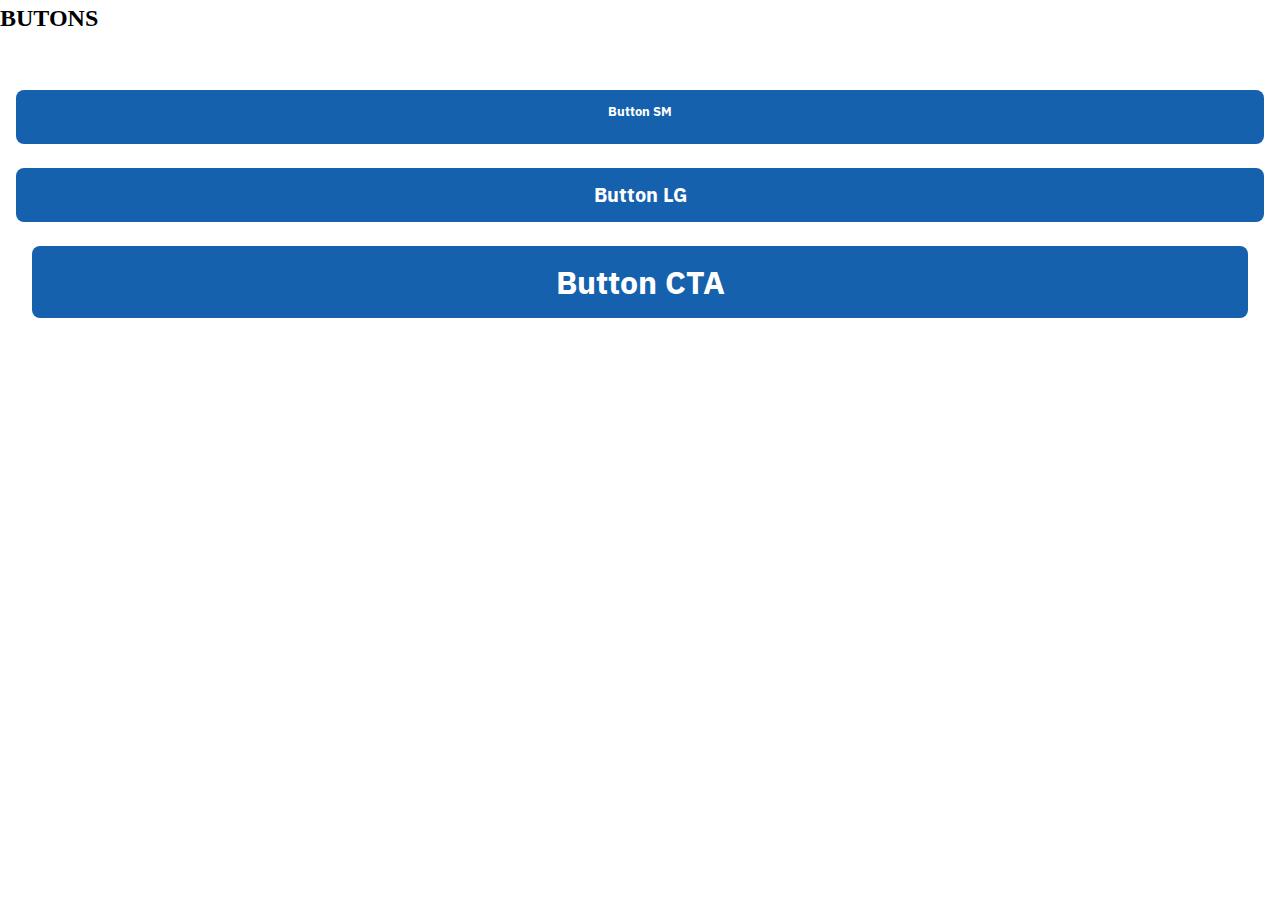
==== src/comps.html @ 77790630 "butons" ====
<!DOCTYPE html>
<html lang="en">
<head>
 <meta charset="UTF-8">
 <meta name="viewport" content="width=device-width, initial-scale=1.0">
 <link rel="stylesheet" href="./assets/styles/app.css">
 <title>Composants </title>
</head>
<body>
 
<div class="wrapper">

<h2>BUTONS</h2>
<a href="#" class="btn btn__sm">Button SM</a>
<a href="#" class="btn btn__lg">Button LG</a>
<a href="#" class="btn btn__cta">Button CTA</a>

</div>

</body>
</html>
---- src/assets/styles/app.css ----
/* ==========================================================================
   Main style, import all styles
   ========================================================================== */

/*
 * ! La règle @import inclut un fichier CSS externe.
 * Le paramètre « layer(...) » indique que les fichiers css sont ajoutés à la liste des @layer par leurs nom.
 * Le css h5bp fait partie de projet Html boiler-plate, voir le fichier css.
 */
 @import "settings/_variables.css";
 @import "base/_reset.css"                      layer(reset);
 @import "base/_h5bp.css"                       layer(reset);
 @import "base/_fonts.css"                      layer(fonts);
 @import "layouts/_layout.css"                   layer(layout);
 @import "comps/_header.css"               layer(comps);
 @import "comps/_nav.css"                  layer(comps);
 @import "comps/_buttons.css"              layer(comps);
 @import "comps/_content.css"              layer(comps);
 @import "comps/_footer.css"               layer(comps);



@layer reset, layout, fonts, comps;
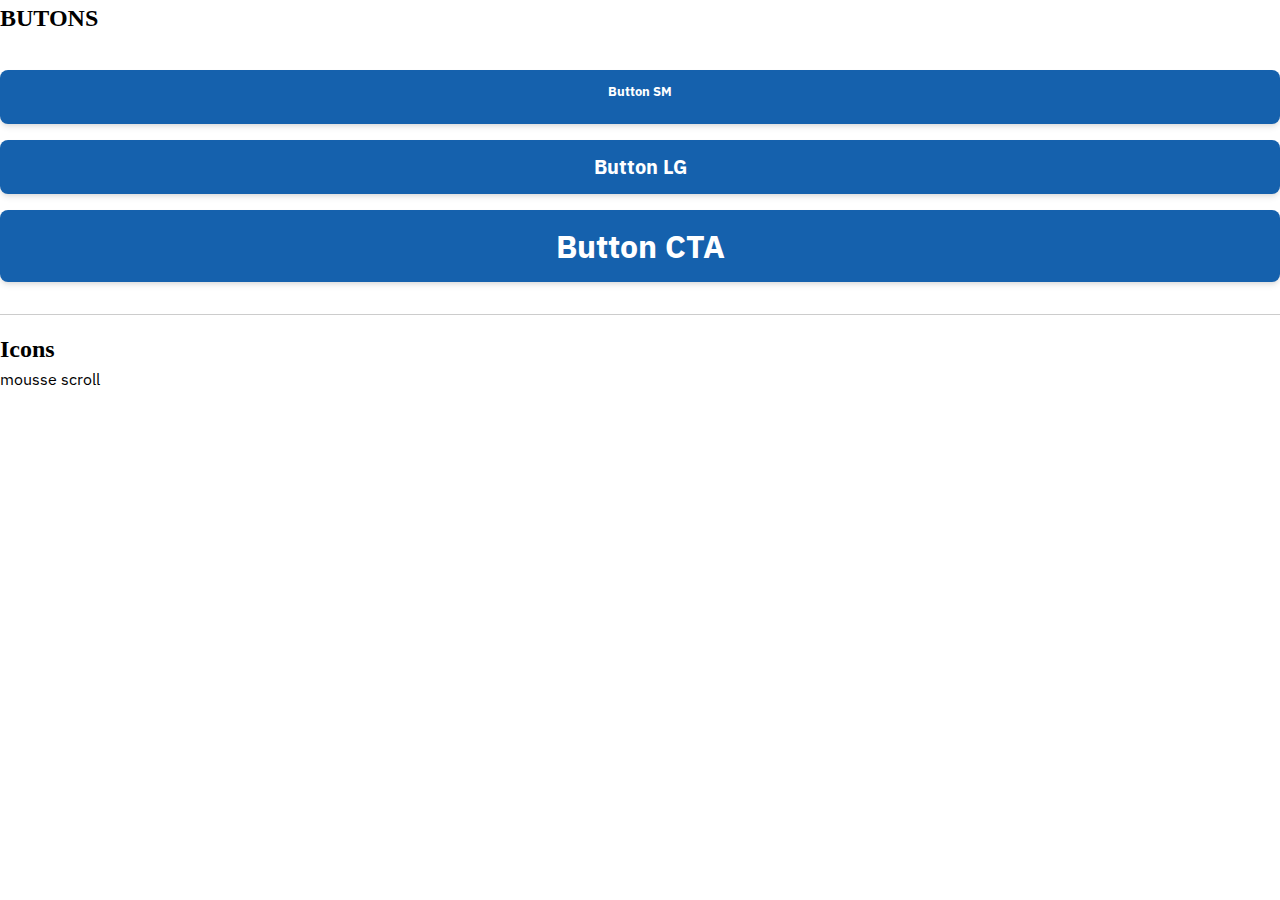
==== commit edb2f907: "_buttons" ====
--- a/src/comps.html
+++ b/src/comps.html
@@ -14,8 +14,13 @@
 <a href="#" class="btn btn__sm">Button SM</a>
 <a href="#" class="btn btn__lg">Button LG</a>
 <a href="#" class="btn btn__cta">Button CTA</a>
+<hr>
+<h2>Icons</h2>
+<p>mousse scroll</p>
 
-</div>
+ <a href="#services" class="scroll-down">
+  <div class="scroll"></div>
+ </a>
 
 </body>
 </html>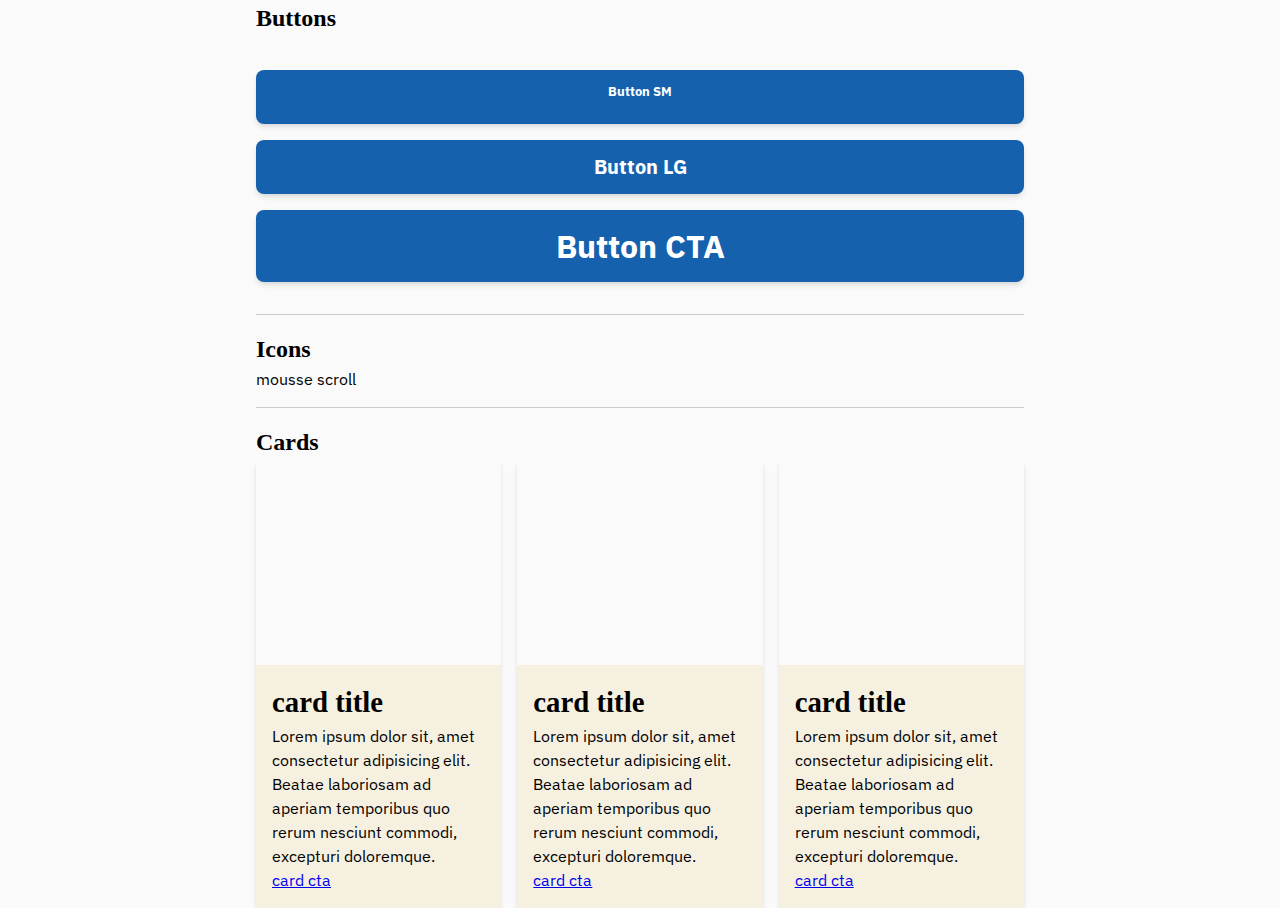
==== commit 5118d4b9: "remove start-kit, add cards and card" ====
--- a/src/comps.html
+++ b/src/comps.html
@@ -4,23 +4,59 @@
  <meta charset="UTF-8">
  <meta name="viewport" content="width=device-width, initial-scale=1.0">
  <link rel="stylesheet" href="./assets/styles/app.css">
+ <style>
+body{
+  background-color: hsl(0, 0%, 98%);
+}
+  .wrapper{
+   max-width: 768px;
+   margin: 0 auto;
+  }
+ </style>
  <title>Composants </title>
 </head>
 <body>
  
 <div class="wrapper">
 
-<h2>BUTONS</h2>
-<a href="#" class="btn btn__sm">Button SM</a>
-<a href="#" class="btn btn__lg">Button LG</a>
-<a href="#" class="btn btn__cta">Button CTA</a>
-<hr>
-<h2>Icons</h2>
-<p>mousse scroll</p>
+ <h2>Buttons</h2>
+ <a href="#" class="btn btn__sm" aria-label="button" >Button SM</a>
+ <a href="#" class="btn btn__lg" aria-label="button" >Button LG</a>
+ <a href="#" class="btn btn__cta"aria-label="button" >Button CTA</a>
+ <hr>
+ <h2>Icons</h2>
+ <p>mousse scroll</p>
 
- <a href="#services" class="scroll-down">
-  <div class="scroll"></div>
- </a>
-
+  <a href="#services" class="scroll-down">
+   <div class="scroll"></div>
+  </a>
+  <hr>
+  <section>
+   <h2>Cards</h2>
+   <div class="cards">
+    <figure class="card card__image" style="background-image:url(var(--place-holder-image))">
+     <figcaption class="card__content">
+     <h3 class="card__title">card title</h3>
+     <p>Lorem ipsum dolor sit, amet consectetur adipisicing elit. Beatae laboriosam ad aperiam temporibus quo rerum nesciunt commodi, excepturi doloremque.</p>
+     <a href="#" class="card__cta">card cta</a>
+    </figcaption>
+   </figure>
+    <figure class="card card__image">
+     <figcaption class="card__content">
+     <h3 class="card__title">card title</h3>
+     <p>Lorem ipsum dolor sit, amet consectetur adipisicing elit. Beatae laboriosam ad aperiam temporibus quo rerum nesciunt commodi, excepturi doloremque.</p>
+     <a href="#" class="card__cta">card cta</a>
+    </figcaption>
+   </figure>
+    <figure class="card card__image">
+     <figcaption class="card__content">
+     <h3 class="card__title">card title</h3>
+     <p>Lorem ipsum dolor sit, amet consectetur adipisicing elit. Beatae laboriosam ad aperiam temporibus quo rerum nesciunt commodi, excepturi doloremque.</p>
+     <a href="#" class="card__cta">card cta</a>
+    </figcaption>
+   </figure>
+   </div>
+  </section>
+</div>
 </body>
 </html>--- a/src/assets/styles/app.css
+++ b/src/assets/styles/app.css
@@ -11,6 +11,8 @@
  @import "base/_reset.css"                      layer(reset);
  @import "base/_h5bp.css"                       layer(reset);
  @import "base/_fonts.css"                      layer(fonts);
+ @import "comps/_cards.css"                      layer(comps);
+ @import "comps/_card.css"                      layer(comps);
  @import "layouts/_layout.css"                   layer(layout);
  @import "comps/_header.css"               layer(comps);
  @import "comps/_nav.css"                  layer(comps);
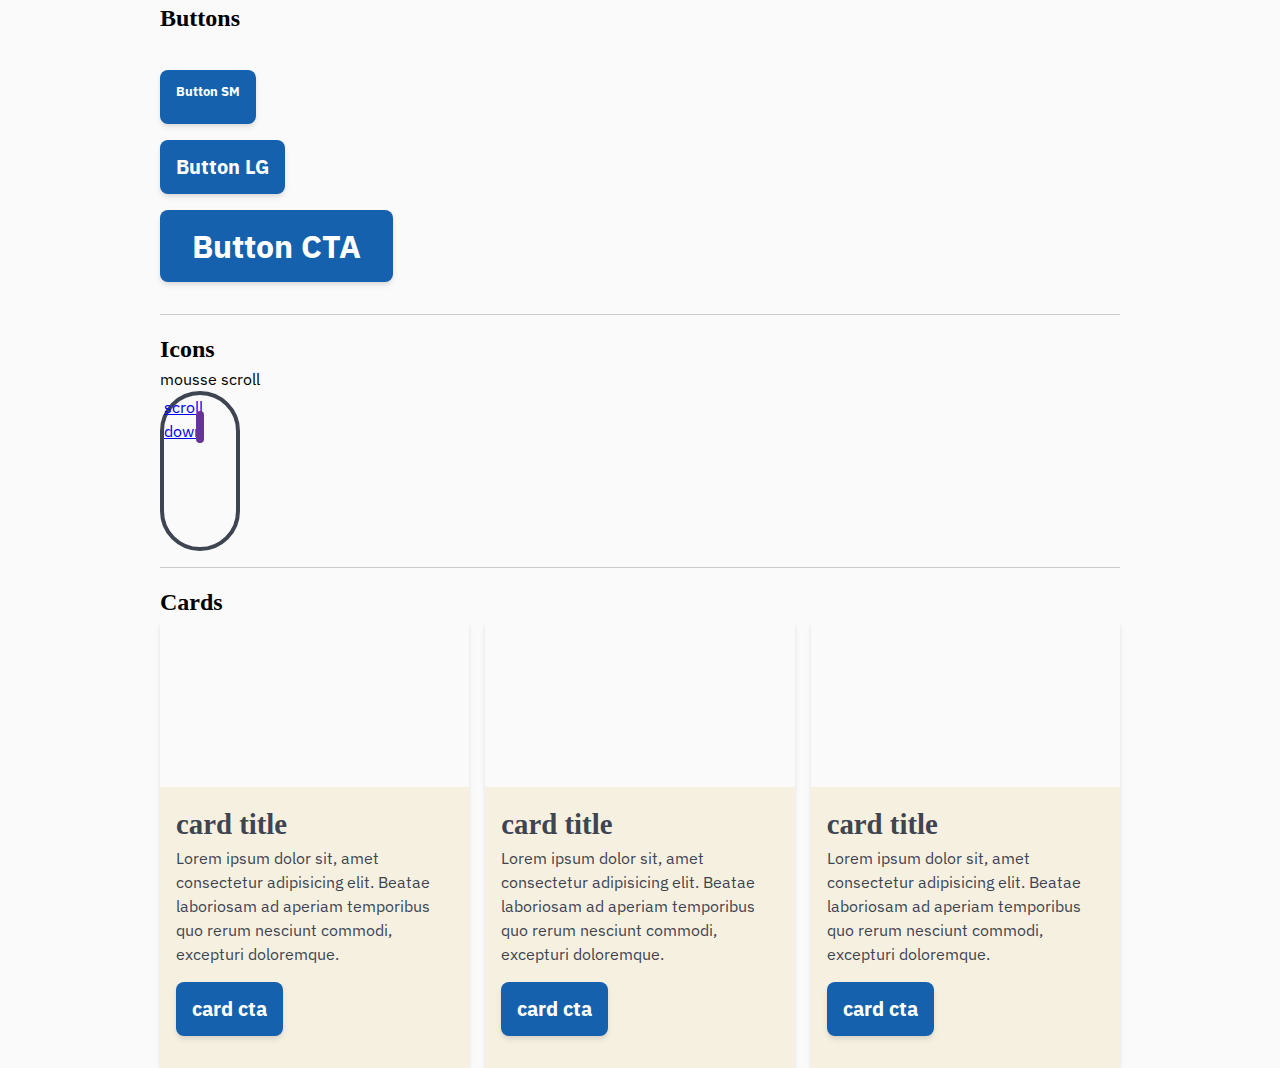
==== commit 142eb785: "add anim scroll" ====
--- a/src/comps.html
+++ b/src/comps.html
@@ -1,62 +1,103 @@
 <!DOCTYPE html>
 <html lang="en">
-<head>
- <meta charset="UTF-8">
- <meta name="viewport" content="width=device-width, initial-scale=1.0">
- <link rel="stylesheet" href="./assets/styles/app.css">
- <style>
-body{
-  background-color: hsl(0, 0%, 98%);
-}
-  .wrapper{
-   max-width: 768px;
-   margin: 0 auto;
-  }
- </style>
- <title>Composants </title>
-</head>
-<body>
- 
-<div class="wrapper">
+  <head>
+    <meta charset="UTF-8" />
+    <meta name="viewport" content="width=device-width, initial-scale=1.0" />
+    <link rel="stylesheet" href="./assets/styles/app.css" />
+    <style>
+      body {
+        background-color: hsl(0, 0%, 98%);
+      }
+      .wrapper {
+        max-width: 75vw;
+        margin: 0 auto;
+      }
+    </style>
+    <title>Composants</title>
+  </head>
+  <body>
+    <div class="wrapper">
+      <h2>Buttons</h2>
+      <a href="#" class="btn btn__sm" aria-label="button">Button SM</a>
+      <a href="#" class="btn btn__lg" aria-label="button">Button LG</a>
+      <a href="#" class="btn btn__cta" aria-label="button">Button CTA</a>
+      <hr />
+      <h2>Icons</h2>
+      <p>mousse scroll</p>
 
- <h2>Buttons</h2>
- <a href="#" class="btn btn__sm" aria-label="button" >Button SM</a>
- <a href="#" class="btn btn__lg" aria-label="button" >Button LG</a>
- <a href="#" class="btn btn__cta"aria-label="button" >Button CTA</a>
- <hr>
- <h2>Icons</h2>
- <p>mousse scroll</p>
+      <a href="#services" class="scroll-down">
+        <span>scroll down</span>
+      </a>
+      <hr />
 
-  <a href="#services" class="scroll-down">
-   <div class="scroll"></div>
-  </a>
-  <hr>
-  <section>
-   <h2>Cards</h2>
-   <div class="cards">
-    <figure class="card card__image" style="background-image:url(var(--place-holder-image))">
-     <figcaption class="card__content">
-     <h3 class="card__title">card title</h3>
-     <p>Lorem ipsum dolor sit, amet consectetur adipisicing elit. Beatae laboriosam ad aperiam temporibus quo rerum nesciunt commodi, excepturi doloremque.</p>
-     <a href="#" class="card__cta">card cta</a>
-    </figcaption>
-   </figure>
-    <figure class="card card__image">
-     <figcaption class="card__content">
-     <h3 class="card__title">card title</h3>
-     <p>Lorem ipsum dolor sit, amet consectetur adipisicing elit. Beatae laboriosam ad aperiam temporibus quo rerum nesciunt commodi, excepturi doloremque.</p>
-     <a href="#" class="card__cta">card cta</a>
-    </figcaption>
-   </figure>
-    <figure class="card card__image">
-     <figcaption class="card__content">
-     <h3 class="card__title">card title</h3>
-     <p>Lorem ipsum dolor sit, amet consectetur adipisicing elit. Beatae laboriosam ad aperiam temporibus quo rerum nesciunt commodi, excepturi doloremque.</p>
-     <a href="#" class="card__cta">card cta</a>
-    </figcaption>
-   </figure>
-   </div>
-  </section>
-</div>
-</body>
-</html>+      <section>
+        <h2 class="section__title">Cards</h2>
+        <div class="cards">
+          <figure
+            class="card card__image card__link"
+            style="
+              --place-holder-image: url(https://via.assets.so/movie.png?id=2&q=95&w=360&h=430&fit=fill);
+               background-image: var(--place-holder-image);
+            "
+          >
+            <figcaption class="card__content">
+              <div>
+                <h3 class="card__title">card title</h3>
+                <p>
+                  Lorem ipsum dolor sit, amet consectetur adipisicing elit.
+                  Beatae laboriosam ad aperiam temporibus quo rerum nesciunt
+                  commodi, excepturi doloremque.
+                </p>
+              </div>
+              <a href="#" class="btn btn__lg" aria-label="card link name"
+                >card cta</a
+              >
+            </figcaption>
+          </figure>
+          <figure
+            class="card card__image card__link"
+            style="
+              --place-holder-image: url(https://via.assets.so/movie.png?id=22&q=95&w=360&h=430&fit=fill);
+              background-image: var(--place-holder-image);
+            "
+          >
+            <figcaption class="card__content">
+              <div>
+                <h3 class="card__title">card title</h3>
+                <p>
+                  Lorem ipsum dolor sit, amet consectetur adipisicing elit.
+                  Beatae laboriosam ad aperiam temporibus quo rerum nesciunt
+                  commodi, excepturi doloremque.
+                </p>
+              </div>
+              <a href="#" class="btn btn__lg" aria-label="card link"
+                >card cta</a
+              >
+            </figcaption>
+          </figure>
+          <figure
+            class="card card__image card__link"
+            style="
+              --place-holder-image: url(https://via.assets.so/movie.png?id=32&q=95&w=360&h=430&fit=fill);
+               background-image: var(--place-holder-image);
+            "
+          >
+            <figcaption class="card__content">
+              <div>
+                <h3 class="card__title">card title</h3>
+                <p>
+                  Lorem ipsum dolor sit, amet consectetur adipisicing elit.
+                  Beatae laboriosam ad aperiam temporibus quo rerum nesciunt
+                  commodi, excepturi doloremque.
+                </p>
+              </div>
+              <a href="#" class="btn btn__lg" aria-label="card link"
+                >card cta</a
+              >
+            </figcaption>
+          </figure>
+        </div>
+      </section>
+    </div>
+  </body>
+</html>
--- a/src/assets/styles/app.css
+++ b/src/assets/styles/app.css
@@ -18,6 +18,7 @@
  @import "comps/_nav.css"                  layer(comps);
  @import "comps/_buttons.css"              layer(comps);
  @import "comps/_content.css"              layer(comps);
+ @import "comps/_scroll-down.css"              layer(comps);
  @import "comps/_footer.css"               layer(comps);
 
 
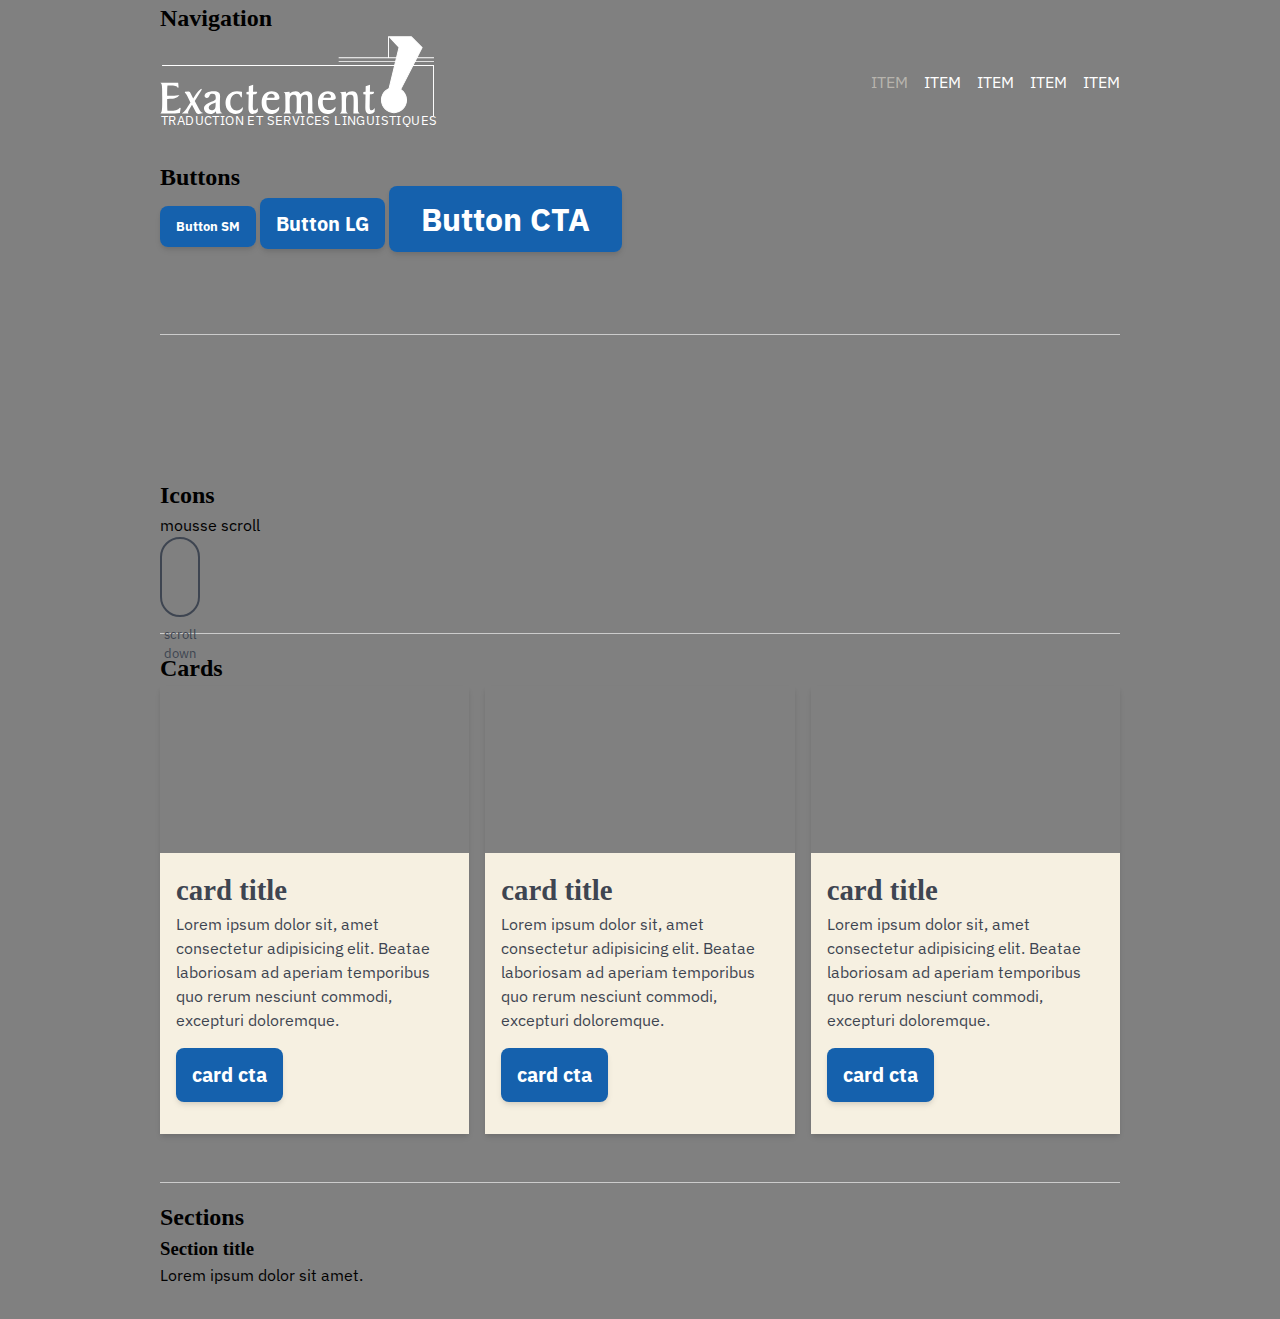
==== commit 75cf87cf: "nav" ====
--- a/src/comps.html
+++ b/src/comps.html
@@ -6,21 +6,76 @@
     <link rel="stylesheet" href="./assets/styles/app.css" />
     <style>
       body {
-        background-color: hsl(0, 0%, 98%);
+        background-color: hsl(0, 0%, 50%);
       }
       .wrapper {
         max-width: 75vw;
         margin: 0 auto;
+      }
+      section {
+        margin-bottom: 2em;
       }
     </style>
     <title>Composants</title>
   </head>
   <body>
     <div class="wrapper">
-      <h2>Buttons</h2>
-      <a href="#" class="btn btn__sm" aria-label="button">Button SM</a>
-      <a href="#" class="btn btn__lg" aria-label="button">Button LG</a>
-      <a href="#" class="btn btn__cta" aria-label="button">Button CTA</a>
+      <section>
+        <h2>Navigation</h2>
+        <nav clas="nav">
+          <div class="nav__logo">
+            <svg
+                xmlns="http://www.w3.org/2000/svg"
+                width="277"
+                height="91"
+                viewBox="0 0 277 91"
+              >
+              <g fill="none" fill-rule="evenodd" transform="translate(0 9.206)">
+                <g transform="translate(0 -9.004)">
+                  <path
+                    d="M228.524072,21.4419677 L228.524072,0.521357244 C228.524072,0.521357244 233.315503,4.77081342 239.048088,11.0466129 L236.490388,21.5022592 L228.524072,21.4419677 Z"
+                  />
+                  <path
+                    fill="#FFF"
+                    d="M262.114715 11.3425895 251.323837.572330987 229.149604.572330987 239.048198 11.0466129 229.040334 52.3819331C224.564085 54.3024922 221.428186 58.7404964 221.428186 63.912961 221.428186 70.8431975 227.056991 76.4618194 233.99924 76.4618194 240.943135 76.4618194 246.571941 70.8431975 246.571941 63.912961 246.571941 59.4300122 244.209721 55.5072264 240.667488 53.2879503L262.114715 11.3425895ZM9.77652866 74.5208708 7.48788737 74.5208708C7.19521804 72.7230872 7.15403567 68.8551119 7.15403567 65.2458421L7.15403567 62.7333299C7.24902966 62.7377147 7.33963086 62.7431958 7.42419198 62.7481287 7.59990341 62.7585427 7.75200361 62.7667643 7.87774709 62.7667643 12.6845527 62.7667643 16.265222 62.5628693 18.5681399 59.9204563L19.4653663 58.8922118 18.1211739 59.1333779C15.6650577 59.5746022 12.7822922 59.6343456 10.2860918 59.6343456 9.11706172 59.6343456 8.08585531 59.6343456 7.15403567 59.5762465L7.15403567 58.495932C7.15403567 53.4391176 7.25177515 50.6799582 7.48678918 49.2674922L9.68373106 49.2674922C14.7118232 49.2674922 16.9318273 49.5782676 17.6637752 51.5010191L18.5917511 51.2899988 18.1843202 46.5050443 17.7422962 46.5050443C17.1141279 46.5050443 16.6814385 46.4836682 16.4134786 46.4699656 16.2805968 46.4633883 16.1845046 46.4584554 16.1213583 46.4584554 15.1554946 46.4584554 13.9524204 46.4803796 12.5082922 46.5072367 10.3442962 46.5477964 7.65042044 46.597674 4.4041519 46.597674L.403971543 46.597674 1.18643647 47.4099652C2.21050461 48.4727404 2.21050461 53.5635373 2.21050461 61.2698902L2.21050461 63.1652365C2.21050461 69.9524177 2.21050461 75.3128822 1.18588737 76.3783978L.405618838 77.1906891 5.33048056 77.1906891C7.49612385 77.1906891 9.43114589 77.2186424 11.1448814 77.2444033 12.5104886 77.2641351 13.7360758 77.2827707 14.8254866 77.2827707 16.6243323 77.2827707 18.2568012 77.1517736 19.5466329 76.9045784L19.8738954 76.8420944 20.7178593 71.8905161 19.8568733 71.5254783C18.0069615 74.030317 14.7601439 74.5208708 9.77652866 74.5208708M38.8720341 72.5096004 34.7411683 64.7555624 41.8662665 53.2935957 41.1798938 52.6495726C39.0752004 54.1431581 37.3532285 55.9398455 35.9129439 58.1437747L33.1811804 62.3718548 30.8184108 57.4937225C30.1529038 56.1662128 29.7136253 55.2892452 28.582483 55.2892452 28.4880381 55.2892452 28.4078697 55.3067845 28.3485671 55.319939L24.9825952 55.5676824 24.8579499 56.4989124C25.613509 56.7625507 26.3059218 58.0231917 27.2728838 59.9125088L30.438984 66.2332528 27.3772124 71.0056009C25.8902545 73.3482007 24.7162826 75.1980542 23.0777735 76.3139955L21.7923347 77.190415 28.4814489 77.190415 28.1322224 76.4954182C28.056996 76.3457856 28.0443667 76.2838498 28.0443667 76.201634 28.0443667 75.4781358 28.4995691 74.6663926 29.0761222 73.6386962L31.9929319 68.5522841 35.521986 75.2249114C36.2555812 76.6039429 36.9825872 77.745097 38.4481303 77.745097 38.5606954 77.745097 38.7248758 77.7226247 38.9412204 77.6886422L43.1692766 76.90266 41.7970802 76.274532C40.9031483 75.8656458 40.0564389 74.7754655 38.8720341 72.5096004M55.6138733 66.3236353 55.6138733 68.8514944C55.6138733 73.4665365 53.6184505 74.0584896 51.8800056 74.0584896 50.0070317 74.0584896 48.7479495 73.0433996 48.7479495 71.5328229 48.7479495 69.262573 50.9794846 68.1789699 55.6138733 66.3236353M59.8638934 68.9901649C59.8638934 66.1328948 59.9561419 63.8960793 60.023681 62.2621791 60.0637651 61.3002552 60.0945146 60.540582 60.0945146 59.9749379 60.0945146 56.5284552 58.2336208 55.057342 53.8721339 55.057342 47.4608633 55.057342 44.5907271 57.3418427 44.5907271 59.6060634 44.5907271 60.8952058 45.4934445 61.7957419 46.7854725 61.7957419 48.4723022 61.7957419 49.0422661 60.4430194 49.4579335 59.4553346 49.60619 59.1034513 49.7456609 58.7712999 49.9103904 58.541644 50.3798693 57.8767929 51.2666629 57.4964082 52.3428954 57.4964082 54.7649675 57.4964082 55.7527952 58.5761746 55.7527952 61.2235205 55.7527952 63.57489 55.2712361 63.9399277 51.9195407 65.406656 46.9853443 67.5585153 43.9894645 69.1036226 43.9894645 72.4114348 43.9894645 75.3021393 46.8815647 77.7450422 50.305192 77.7450422 52.581204 77.7450422 54.4975567 76.7557131 55.8263743 74.9266876 55.9328994 75.7641916 56.1036689 76.509066 56.3370357 77.1514448L56.4605828 77.4907216 62.5028593 77.0889608 61.2075367 76.3007862C60.7051118 75.9954918 59.8638934 74.641125 59.8638934 68.9901649M76.7058882 74.2428173C72.9533511 74.2428173 70.3319563 71.0753199 70.3319563 66.5403011 70.3319563 61.2138191 72.9308381 57.634695 76.7981367 57.634695 78.7985014 57.634695 80.149283 58.7676276 80.9273551 61.098169L81.8635675 60.9600466 82.0129222 55.7316753 81.6516156 55.6302759C80.2607499 55.2394772 78.7913631 55.0575065 77.0298561 55.0575065 70.2567299 55.0575065 65.5262489 59.8934347 65.5262489 66.8176421 65.5262489 73.1493483 69.7411267 77.7452067 75.5478401 77.7452067 79.9076798 77.7452067 82.8371186 75.5270267 82.8371186 72.1337102L82.8371186 70.6949352 81.9717399 71.8459552C80.8268701 73.3691383 78.9072228 74.2428173 76.7058882 74.2428173M94.677323 74.05838C93.5154313 74.05838 92.7950144 73.4110683 92.7950144 70.1920491L93.0184974 58.1896511C94.1540325 58.1874587 97.1493631 58.1326482 97.1493631 56.3233544 97.1493631 55.5664217 96.5305295 55.5664217 96.2982609 55.5664217L93.0371667 55.5664217 93.1793832 48.6460511 88.8299764 49.9543771 88.738277 55.6031448 86.462814 55.7884042 86.462814 58.1699193 88.6773271 58.2620009 88.453295 71.070661 88.453295 71.4406317C88.453295 76.6509155 90.8561487 77.7449326 92.8713391 77.7449326 94.7245455 77.7449326 96.416317 76.9633352 97.635315 75.5431958L97.7390946 75.4220646 97.9774032 71.8571913 97.0609583 72.8207595C96.2356637 73.6878612 95.5229343 74.05838 94.677323 74.05838M111.352447 57.5884898C113.428587 57.5884898 114.669549 59.0842677 114.669549 60.530168 114.669549 61.4898995 114.18195 61.6225408 110.657838 61.6225408L110.055477 61.6225408C109.008896 61.6225408 108.216547 61.5836254 107.663605 61.5562201 107.434631 61.545258 107.245741 61.5359403 107.094739 61.5315554 107.558178 59.1840227 109.24995 57.5884898 111.352447 57.5884898M110.749537 63.9223884C117.09821 63.9223884 119.474158 63.9223884 119.474158 61.6395321 119.474158 57.8258192 116.233381 55.057342 111.769212 55.057342 105.625353 55.057342 101.654824 59.5468681 101.654824 66.4940959 101.654824 73.3284141 105.424932 77.7450422 111.259649 77.7450422 115.630471 77.7450422 119.15019 74.7260812 119.15019 72.2261754L119.15019 70.491972 118.325445 71.3366014C116.636419 73.0669681 114.862283 73.8732302 112.741665 73.8732302 108.838675 73.8732302 106.414407 70.8509806 106.414407 65.9849066 106.414407 65.1698748 106.480299 64.4951578 106.626908 63.8500385 108.112768 63.9223884 109.507477 63.9223884 110.749537 63.9223884M152.312537 72.041793 152.312537 66.4938766C152.312537 62.7996506 152.277943 60.076118 151.824937 58.6707775 151.075418 56.3747666 149.220565 55.0576709 146.738092 55.0576709 144.511499 55.0576709 142.517174 55.9954781 140.512966 57.9971567 139.613543 56.0946851 137.967895 55.0576709 135.807743 55.0576709 133.631118 55.0576709 131.541799 55.8875015 129.82422 57.4156176 129.788529 56.9436994 129.716597 56.4515013 129.607326 55.9450525L129.516176 55.5219156 123.601839 56.1703236 124.647871 56.9009472C125.415511 57.4369936 125.415511 60.9273247 125.415511 64.967953L125.415511 70.8397993C125.415511 73.6230752 125.357855 75.7946663 124.638537 76.3246836L123.461819 77.1906891 131.542348 77.1906891 130.508945 76.3405786C129.846733 75.7963106 129.711106 74.1361013 129.711106 71.8104928 129.711106 70.6649538 129.697378 69.6125927 129.685298 68.6402549 129.674316 67.8076837 129.664432 67.0337598 129.664432 66.3086172 129.664432 62.93284 129.803354 60.9273247 130.541342 59.9856808 131.298549 58.9788123 132.306144 58.4674306 133.537771 58.4674306 135.445887 58.4674306 136.716501 59.1717452 136.716501 62.6100063L136.716501 71.1165922C136.716501 73.998527 136.665984 75.7875409 135.973022 76.3340013L134.885258 77.1906891 142.842789 77.1906891 141.808837 76.3405786C141.147174 75.7963106 141.012096 74.1361013 141.012096 71.8104928L141.012096 66.7712176C141.012096 63.5521984 141.072497 61.0089923 141.842881 59.9856808 142.588008 58.9925149 143.64008 58.4674306 144.884885 58.4674306 147.802793 58.4674306 148.063066 60.044328 148.063066 64.5519415L148.063066 65.1532124C148.063066 68.6353219 148.063066 72.5827724 147.831895 76.6836922L147.802793 77.1906891 154.111931 77.1906891 153.115867 76.3455115C152.366897 75.70971 152.312537 74.2950516 152.312537 72.041793M167.673888 57.5884898C169.749479 57.5884898 170.99099 59.0842677 170.99099 60.530168 170.99099 61.4898995 170.503391 61.6225408 166.97873 61.6225408L166.376369 61.6225408C165.329788 61.6225408 164.53689 61.5836254 163.985046 61.5562201 163.756073 61.545258 163.567183 61.5359403 163.416181 61.5315554 163.879071 59.1840227 165.571391 57.5884898 167.673888 57.5884898M167.070978 63.9223884C173.419652 63.9223884 175.795051 63.9223884 175.795051 61.6395321 175.795051 57.8258192 172.555371 55.057342 168.090654 55.057342 161.946245 55.057342 157.976265 59.5468681 157.976265 66.4940959 157.976265 73.3284141 161.746922 77.7450422 167.580541 77.7450422 171.951912 77.7450422 175.471632 74.7260812 175.471632 72.2261754L175.471632 70.491972 174.646337 71.3366014C172.958409 73.0669681 171.183175 73.8732302 169.062558 73.8732302 165.160666 73.8732302 162.735848 70.8509806 162.735848 65.9849066 162.735848 65.1698748 162.802289 64.4951578 162.948349 63.8500385 164.434758 63.9223884 165.828918 63.9223884 167.070978 63.9223884M197.935953 72.041793 197.935953 66.0318243C197.935953 59.2029872 197.551035 55.0576709 192.221488 55.0576709 189.740113 55.0576709 187.867688 55.8502304 186.156149 57.6699382 186.122105 57.0374253 186.046879 56.4482127 185.928822 55.9384752L185.83273 55.5224637 179.924434 56.1703236 180.969917 56.9009472C181.737556 57.4369936 181.737556 60.9273247 181.737556 64.967953L181.737556 70.8397993C181.737556 73.6230752 181.68045 75.7946663 180.960033 76.3246836L179.783865 77.1906891 187.987941 77.1906891 186.810125 76.3246836C186.090806 75.7952144 186.0337 73.6236233 186.0337 70.8397993L186.0337 66.4012469C186.0337 60.9958378 186.201724 58.6061011 190.184333 58.6061011 193.371299 58.6061011 193.640358 59.9456691 193.640358 64.0898892L193.640358 65.1992532C193.640358 69.7589367 193.568975 73.3024339 193.410285 76.688077L193.385576 77.1906891 199.734798 77.1906891 198.739832 76.3455115C197.990863 75.70971 197.935953 74.2950516 197.935953 72.041793L193.640358 38.5170204M213.920421 72.8208691C213.095126 73.6879708 212.381848 74.0584896 211.536236 74.0584896 210.373796 74.0584896 209.653928 73.4111779 209.653928 70.1921587L209.877411 58.1897607C211.013495 58.1875683 214.008277 58.1327578 214.008277 56.323464 214.008277 55.5665314 213.389992 55.5665314 213.157174 55.5665314L209.89608 55.5665314 210.038297 48.6461607 205.68889 49.9544868 205.597739 55.6032544 203.321727 55.7885138 203.321727 58.1700289 205.535142 58.2621105 205.312208 71.0707706 205.312208 71.4407413C205.312208 76.6510251 207.715062 77.7450422 209.730253 77.7450422 211.58291 77.7450422 213.27523 76.9634448 214.494778 75.5433054L214.598557 75.4221743 214.836317 71.8573009 213.920421 72.8208691Z"
+                  />
+                  <path
+                    fill="#FFF"
+                    d="M240.039045,53.4605484 L240.412432,53.6940411 C243.968392,55.9220869 246.091206,59.7423771 246.091206,63.9129062 C246.091206,70.5679941 240.667763,75.9821729 233.999514,75.9821729 C227.332913,75.9821729 221.908372,70.5679941 221.908372,63.9129062 C221.908372,59.0841032 224.782901,54.7305072 229.229498,52.8225545 L229.451334,52.7277324 L239.576705,10.9062433 L230.263999,1.05186784 L251.124789,1.05186784 L261.528003,11.4357125 L240.039045,53.4605484 Z M229.004368,21.0417964 L229.004368,1.11764041 L238.519691,11.1868729 L236.133859,21.0417964 L229.004368,21.0417964 Z M253.71159,28.8320093 L255.212825,25.8963602 L273.979354,25.8963602 L273.979354,24.9371769 L255.70317,24.9371769 L257.204404,22.0009797 L273.979354,22.0009797 L273.979354,21.0417964 L257.694749,21.0417964 L262.542188,11.5612284 L262.700877,11.2499049 L251.523434,0.0926845143 L228.043446,0.0877515715 L228.043446,0.100906086 L228.043446,21.0417964 L178.664143,21.0417964 L178.664143,22.0009797 L235.90159,22.0009797 L235.191057,24.9371769 L178.664143,24.9371769 L178.664143,25.8963602 L234.95824,25.8963602 L234.247707,28.8320093 L2.06043607,28.8320093 L2.06043607,29.7911926 L234.015438,29.7911926 L228.629334,52.0382166 C223.953763,54.1462275 220.94745,58.7810013 220.94745,63.9129062 C220.94745,71.0974633 226.803033,76.9413562 233.999514,76.9413562 C241.197093,76.9413562 247.052127,71.0974633 247.052127,63.9129062 C247.052127,59.5565695 244.907899,55.5543086 241.292636,53.1212716 L253.221246,29.7911926 L273.018432,29.7911926 L273.018432,79.9038624 L273.979354,79.9038624 L273.979354,28.8320093 L253.71159,28.8320093 Z"
+                  />
+                </g>
+                <text
+                  fill="#FFF"
+                  font-family="IBMPlexSans, IBM Plex Sans"
+                  font-size="13"
+                  letter-spacing=".4"
+                  class="baseline"
+                >
+                  <tspan x="1" y="80" >
+                    TRADUCTION ET SERVICES LINGUISTIQUES
+                  </tspan>
+                </text>
+              </g>
+            </svg>
+          </div>
+          <div>
+            <ul class="nav__menu">
+              <li class="nav__item"><a href="#" class="nav__link is-active">Item</a></li>
+              <li class="nav__item"><a href="#" class="nav__link">Item</a></li>
+              <li class="nav__item"><a href="#" class="nav__link">Item</a></li>
+              <li class="nav__item"><a href="#" class="nav__link">Item</a></li>
+              <li class="nav__item"><a href="#" class="nav__link">Item</a></li>
+            </ul>
+          </div>
+        </nav>
+      </section>
+
+      <section>
+        <h2>Buttons</h2>
+        <a href="#" class="btn btn__sm" aria-label="button">Button SM</a>
+        <a href="#" class="btn btn__lg" aria-label="button">Button LG</a>
+        <a href="#" class="btn btn__cta" aria-label="button">Button CTA</a>
+      </section>
       <hr />
       <h2>Icons</h2>
       <p>mousse scroll</p>
@@ -37,7 +92,7 @@
             class="card card__image card__link"
             style="
               --place-holder-image: url(https://via.assets.so/movie.png?id=2&q=95&w=360&h=430&fit=fill);
-               background-image: var(--place-holder-image);
+              background-image: var(--place-holder-image);
             "
           >
             <figcaption class="card__content">
@@ -79,7 +134,7 @@
             class="card card__image card__link"
             style="
               --place-holder-image: url(https://via.assets.so/movie.png?id=32&q=95&w=360&h=430&fit=fill);
-               background-image: var(--place-holder-image);
+              background-image: var(--place-holder-image);
             "
           >
             <figcaption class="card__content">
@@ -98,6 +153,14 @@
           </figure>
         </div>
       </section>
+
+      <hr />
+
+      <section>
+        <h2 class="section__title">Sections</h2>
+        <h3 class="section__subtitle">Section title</h3>
+        <p>Lorem ipsum dolor sit amet.</p>
+      </section>
     </div>
   </body>
 </html>
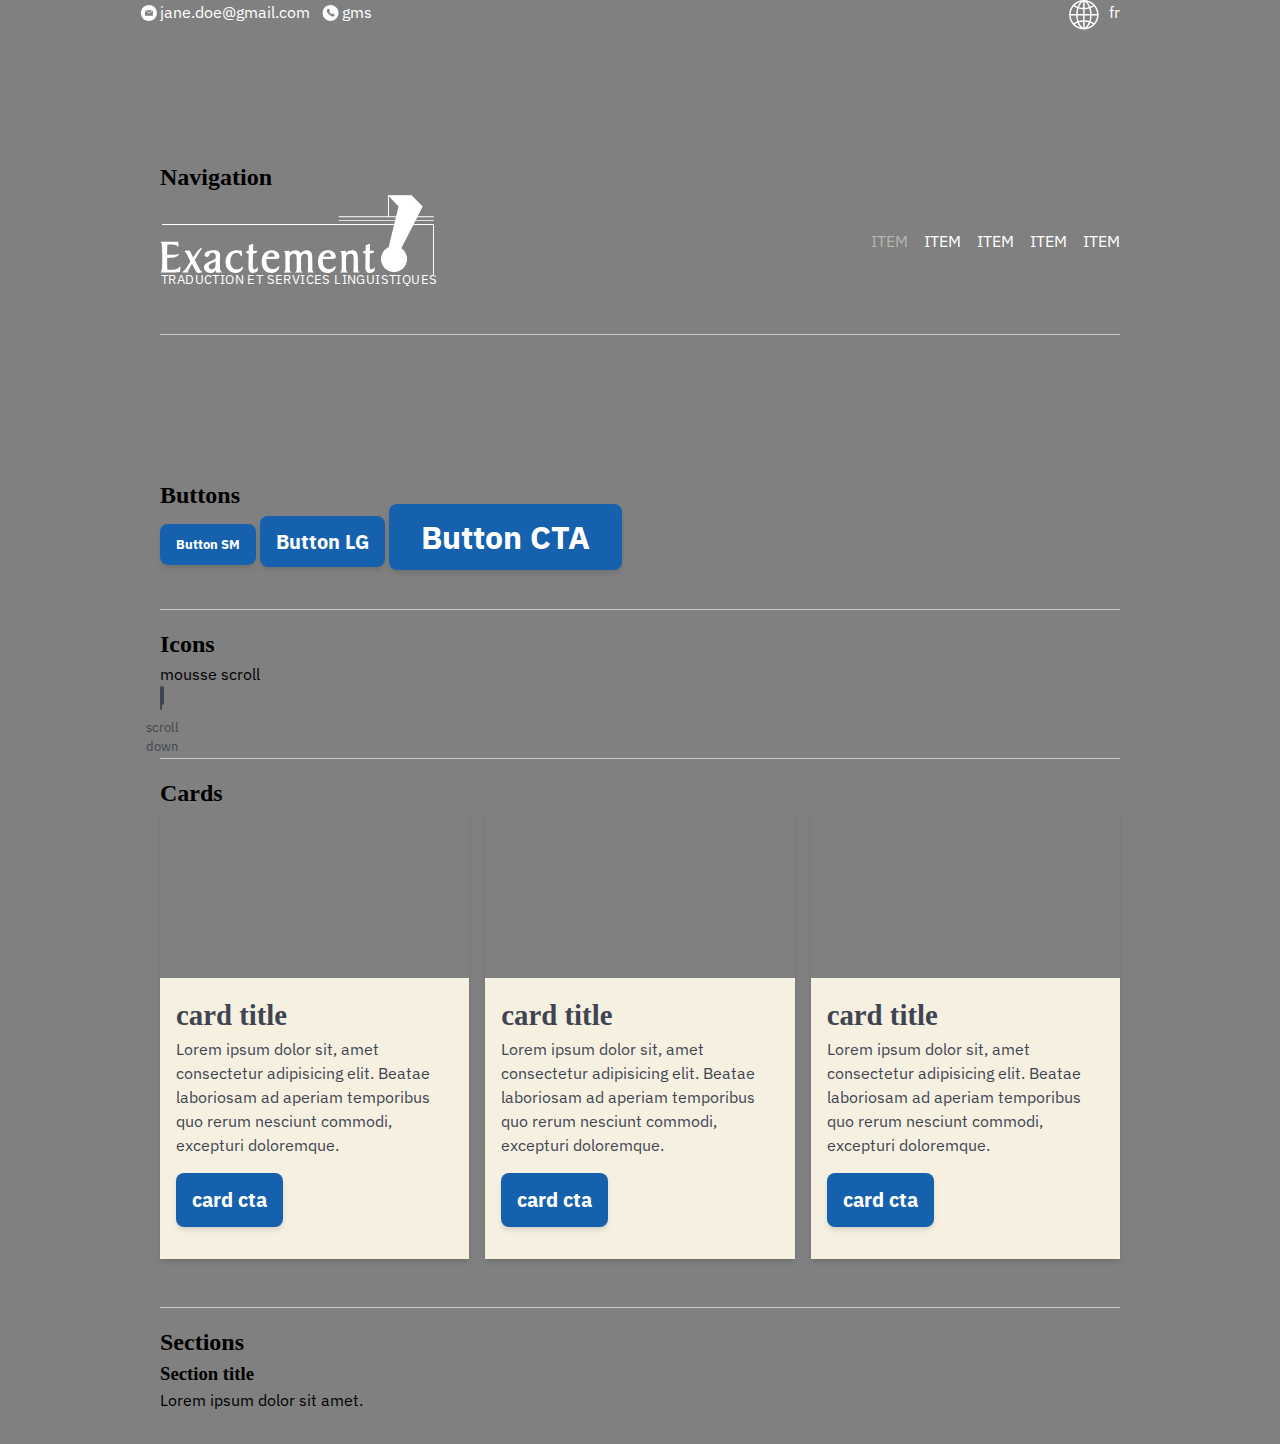
==== commit 2ee8f4ea: "add toolbar" ====
--- a/src/comps.html
+++ b/src/comps.html
@@ -21,15 +21,26 @@
   <body>
     <div class="wrapper">
       <section>
+        <div class="toolbar">
+          <div class="informations">
+            <a href="mailto:jane.doe@gmail.com" aria-label="email">jane.doe@gmail.com</a>
+            <a href="tel:12345678" aria-label="phone" >gms</a>
+          </div>
+          <div class="lang">
+            <a href="#" aria-label="french">fr</a>
+          </div>
+        </div>
+      </section>
+      <section>
         <h2>Navigation</h2>
         <nav clas="nav">
           <div class="nav__logo">
             <svg
-                xmlns="http://www.w3.org/2000/svg"
-                width="277"
-                height="91"
-                viewBox="0 0 277 91"
-              >
+              xmlns="http://www.w3.org/2000/svg"
+              width="277"
+              height="91"
+              viewBox="0 0 277 91"
+            >
               <g fill="none" fill-rule="evenodd" transform="translate(0 9.206)">
                 <g transform="translate(0 -9.004)">
                   <path
@@ -51,7 +62,7 @@
                   letter-spacing=".4"
                   class="baseline"
                 >
-                  <tspan x="1" y="80" >
+                  <tspan x="1" y="80">
                     TRADUCTION ET SERVICES LINGUISTIQUES
                   </tspan>
                 </text>
@@ -60,7 +71,9 @@
           </div>
           <div>
             <ul class="nav__menu">
-              <li class="nav__item"><a href="#" class="nav__link is-active">Item</a></li>
+              <li class="nav__item">
+                <a href="#" class="nav__link is-active">Item</a>
+              </li>
               <li class="nav__item"><a href="#" class="nav__link">Item</a></li>
               <li class="nav__item"><a href="#" class="nav__link">Item</a></li>
               <li class="nav__item"><a href="#" class="nav__link">Item</a></li>
@@ -69,7 +82,7 @@
           </div>
         </nav>
       </section>
-
+<hr>
       <section>
         <h2>Buttons</h2>
         <a href="#" class="btn btn__sm" aria-label="button">Button SM</a>
@@ -77,14 +90,15 @@
         <a href="#" class="btn btn__cta" aria-label="button">Button CTA</a>
       </section>
       <hr />
-      <h2>Icons</h2>
-      <p>mousse scroll</p>
+      <section>
+        <h2>Icons</h2>
+        <p>mousse scroll</p>
 
-      <a href="#services" class="scroll-down">
-        <span>scroll down</span>
-      </a>
+        <a href="#services" class="scroll-down">
+          <span>scroll down</span>
+        </a>
+      </section>
       <hr />
-
       <section>
         <h2 class="section__title">Cards</h2>
         <div class="cards">
@@ -153,9 +167,7 @@
           </figure>
         </div>
       </section>
-
       <hr />
-
       <section>
         <h2 class="section__title">Sections</h2>
         <h3 class="section__subtitle">Section title</h3>
--- a/src/assets/styles/app.css
+++ b/src/assets/styles/app.css
@@ -18,6 +18,7 @@
  @import "comps/_nav.css"                  layer(comps);
  @import "comps/_buttons.css"              layer(comps);
  @import "comps/_content.css"              layer(comps);
+ @import "comps/_toolbar.css"              layer(comps);
  @import "comps/_scroll-down.css"              layer(comps);
  @import "comps/_footer.css"               layer(comps);
 
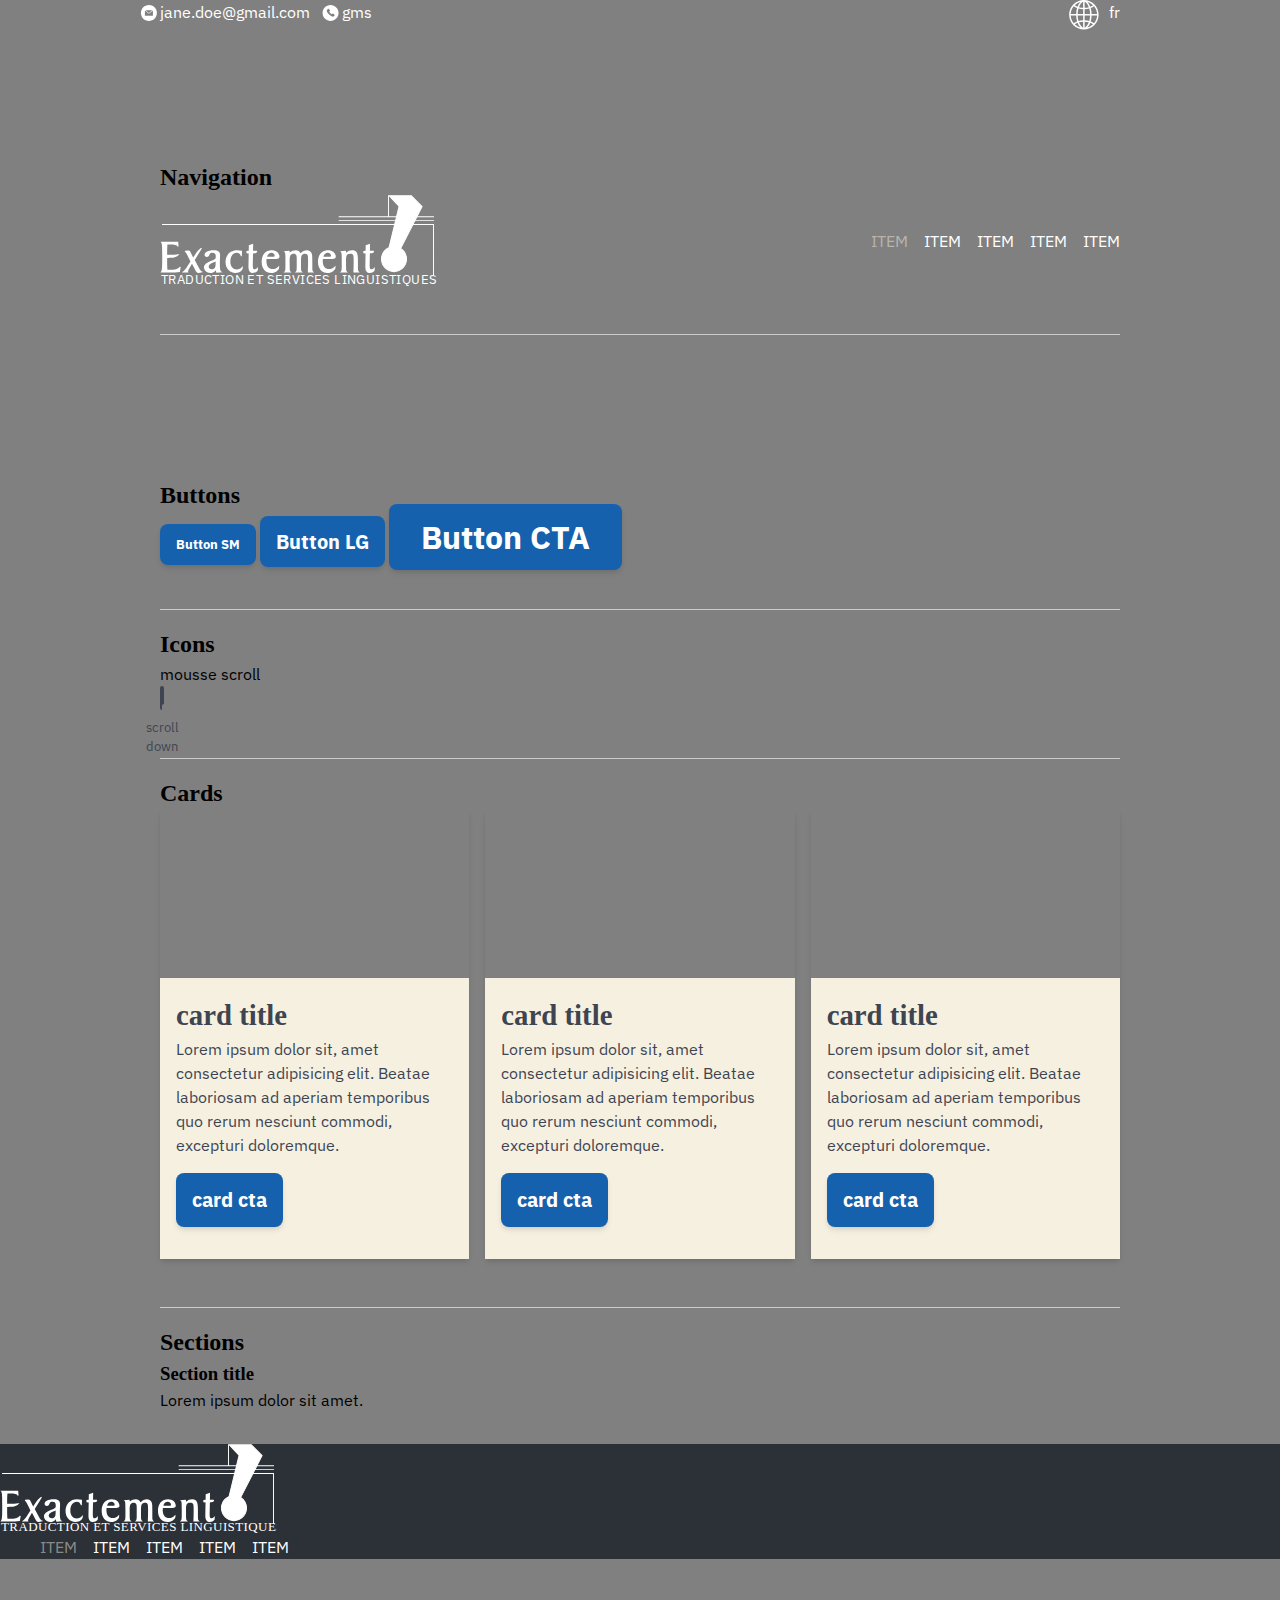
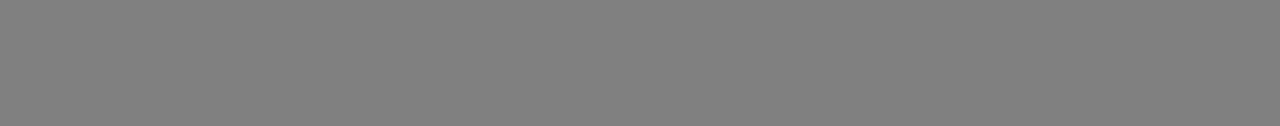
==== commit aa5ba3e2: "add footer" ====
--- a/src/comps.html
+++ b/src/comps.html
@@ -173,6 +173,55 @@
         <h3 class="section__subtitle">Section title</h3>
         <p>Lorem ipsum dolor sit amet.</p>
       </section>
+
+
+
+
+
+
+
+
+
+
+
+
+
+
+
+
+
+
+
+
+
     </div>
+    
+    <section>
+      <footer>
+        <section class="footer__nav footer__wrapper ">
+          <div class="logo">
+
+              <img src="./assets/imgs/logo.svg" alt="">
+
+          </div>
+          <nav>
+            <ul class="nav__menu">
+              <li class="nav__item">
+                <a href="#" class="nav__link is-active">Item</a>
+              </li>
+              <li class="nav__item"><a href="#" class="nav__link">Item</a></li>
+              <li class="nav__item"><a href="#" class="nav__link">Item</a></li>
+              <li class="nav__item"><a href="#" class="nav__link">Item</a></li>
+              <li class="nav__item"><a href="#" class="nav__link">Item</a></li>
+            </ul>
+          </nav>
+        </section>
+        <section class="footer__informations footer__wrapper">
+
+        </section>
+      </footer>
+    </section>
+
+
   </body>
 </html>
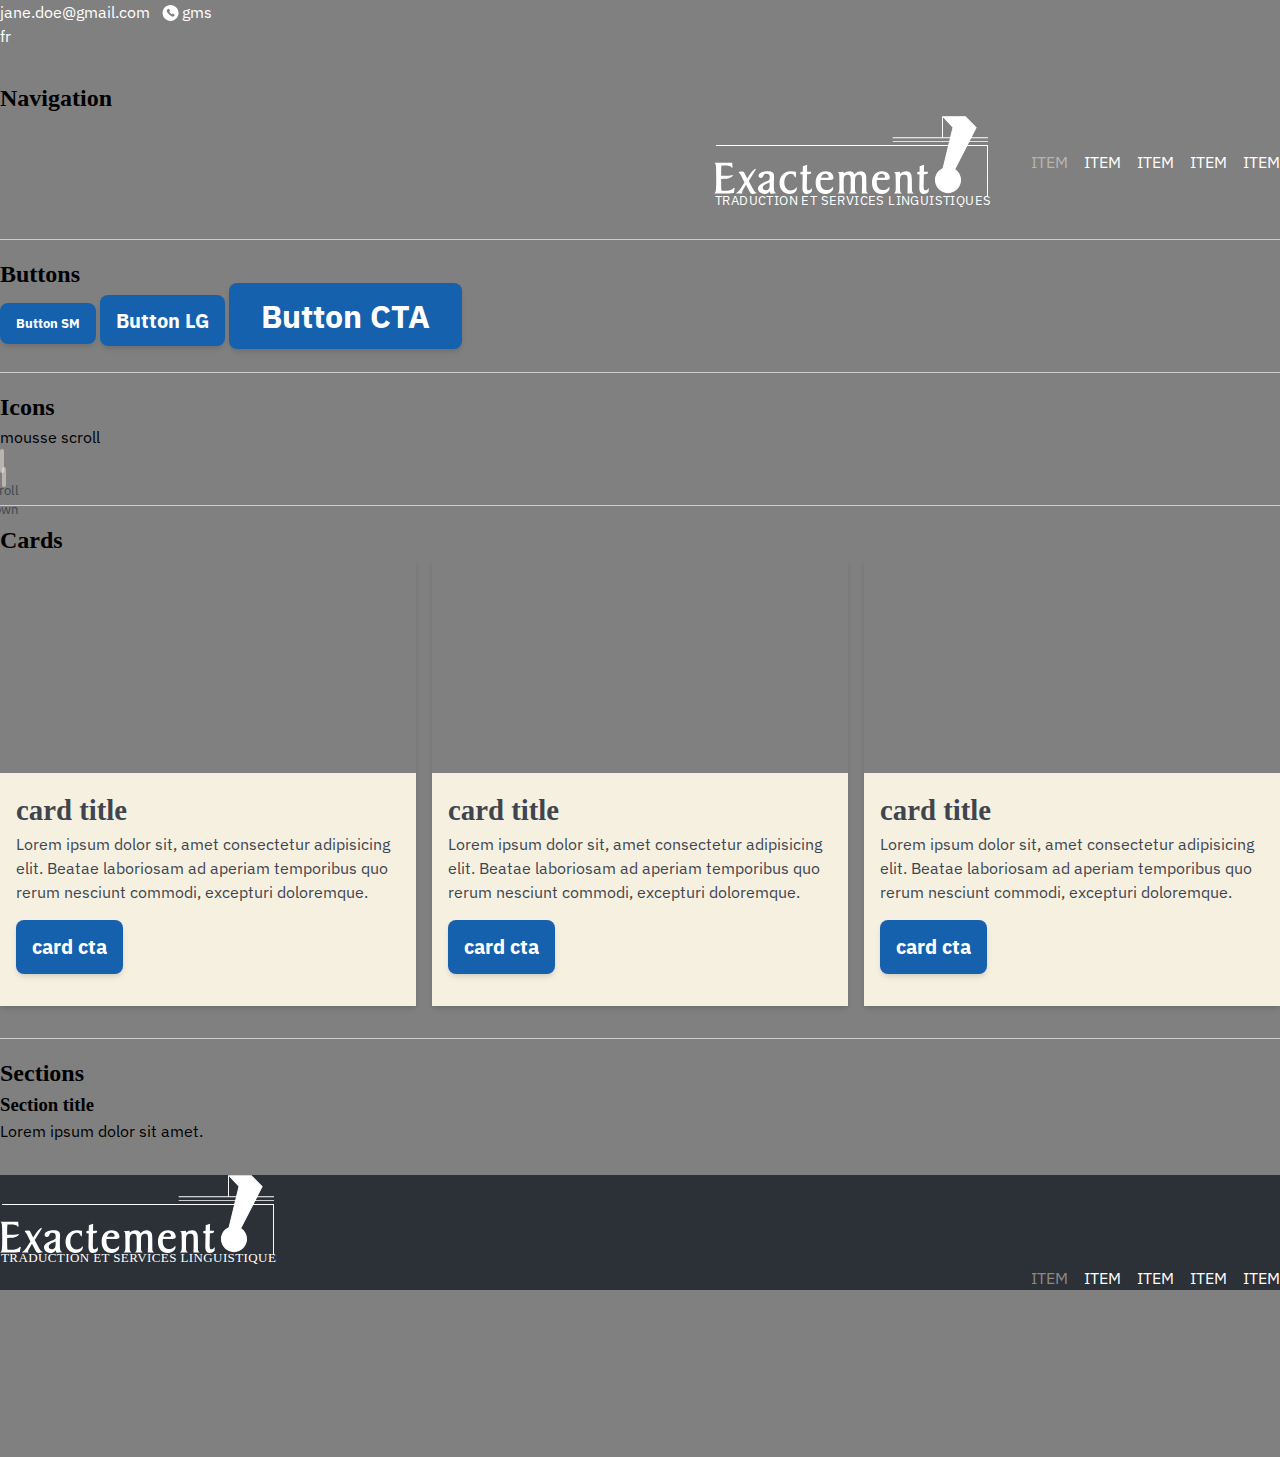
==== commit 3e1b89c0: "hero, nav content" ====
--- a/src/comps.html
+++ b/src/comps.html
@@ -19,7 +19,8 @@
     <title>Composants</title>
   </head>
   <body>
-    <div class="wrapper">
+  
+      <header>
       <section>
         <div class="toolbar">
           <div class="informations">
@@ -82,6 +83,7 @@
           </div>
         </nav>
       </section>
+    </header>
 <hr>
       <section>
         <h2>Buttons</h2>
--- a/src/assets/styles/app.css
+++ b/src/assets/styles/app.css
@@ -15,10 +15,12 @@
  @import "comps/_card.css"                      layer(comps);
  @import "layouts/_layout.css"                   layer(layout);
  @import "comps/_header.css"               layer(comps);
+ @import "comps/_frame.css"               layer(comps);
  @import "comps/_nav.css"                  layer(comps);
  @import "comps/_buttons.css"              layer(comps);
  @import "comps/_content.css"              layer(comps);
  @import "comps/_toolbar.css"              layer(comps);
+ @import "comps/_hero.css"                 layer(comps);
  @import "comps/_scroll-down.css"              layer(comps);
  @import "comps/_footer.css"               layer(comps);
 
